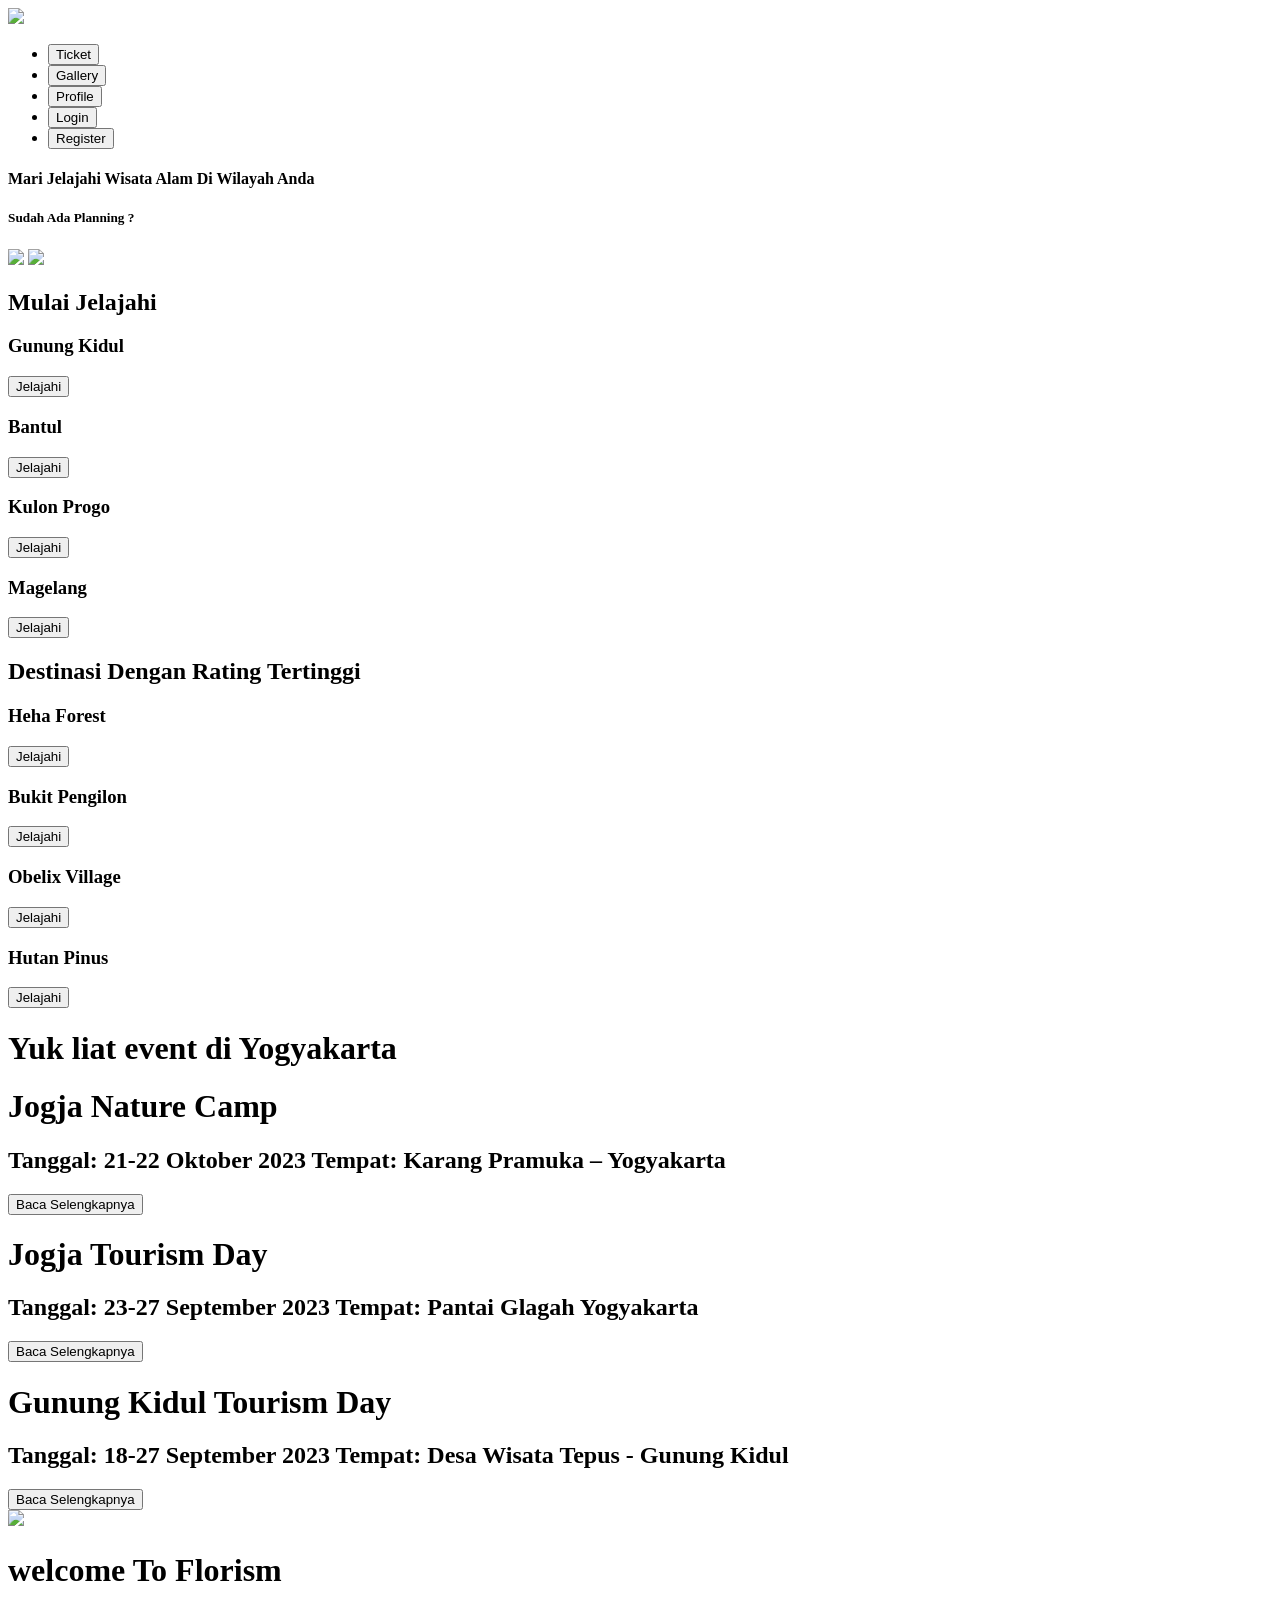
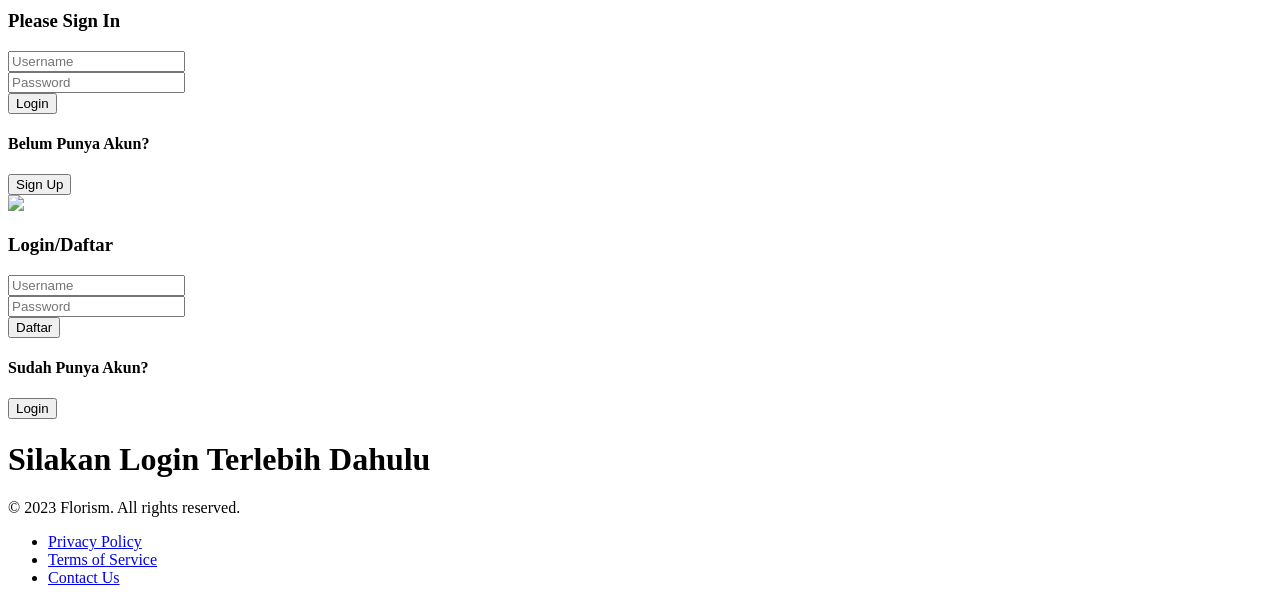
==== formtiket.html @ f9a43f41 "fix: perbaiki login/registrasi, proteksi halaman, keranjang tiket, dan profil Login dan registrasi s" ====
<!DOCTYPE html>
<html lang="en">
<head>
    <meta charset="UTF-8">
    <meta name="viewport" content="width=device-width, initial-scale=1.0">
    <title>Florism/PemesananTiket</title>
    <link rel="stylesheet" type="text/css" href="css/formtiket.css">
   
</head>
<body>
    <div class="konten">
        <div class="colum">
            <script src="js/auth.js"></script>
            <script src="js/scriptForm.js"></script>
            <h1>Selesaikan Pemesanan Anda</h1>
            <label for="wisata">Wisata :</label>
            <input id="namwis" type="text" name="namwis" readonly>
            <label for="Tanggal">Tanggal :</label>
            <input id="Tanggal" type="date">
            <label for="jumlahTiket">Jumlah Tiket:</label>
            <input type="number" id="jumlahTiket" name="jumlahTiket" value="1" required><br>
            <label id="labelharga" for="harga">Harga : </label>
            <input id="harga" type="text" name="harga" readonly>
            <button id="charga" onclick="cekharga()">Cek Harga</button>
            <button type="button" onclick="tambahTiket()">Tambah Ke Keranjang</button>
        </div>
        <img id="fotobg">
    </div>
    <div id="notifp" class="notif">
        <h1>Berhasil Ditambahkan</h1>
        <button onclick="kembali()">Kembali</button>
    </div>
</body>
<script>
    function kembali(){
        window.location.href=("gallery.html")
    }
    function simpanKeLocalStorage(data) {
        localStorage.setItem('keranjangTiket', JSON.stringify(data));
        const notf = document.getElementById('notifp')
        notf.style.transform=("translateY(130px)")
    }

    function tambahTiket() {
        var namaWisata = document.getElementById("namwis").value;
        var tanggal = document.getElementById("Tanggal").value;
        var jumlah = document.getElementById("jumlahTiket").value;
        var harga = document.getElementById("harga").value;

        if (!tanggal) {
            alert("Silakan pilih tanggal kunjungan.");
            return;
        }
        if (!jumlah || parseInt(jumlah) < 1) {
            alert("Jumlah tiket tidak valid.");
            return;
        }
        if (!harga || isNaN(parseFloat(harga))) {
            alert("Silakan cek harga terlebih dahulu.");
            return;
        }

        // Ambil data keranjang dari local storage atau inisialisasi jika belum ada
        var keranjang = JSON.parse(localStorage.getItem('keranjangTiket')) || [];

        // Tambah tiket ke keranjang
        keranjang.push({
            namaWisata: namaWisata,
            tanggal: tanggal,
            jumlah: jumlah,
            harga: harga
        });

        // Simpan kembali ke local storage
        simpanKeLocalStorage(keranjang);

    }
</script>
</html>
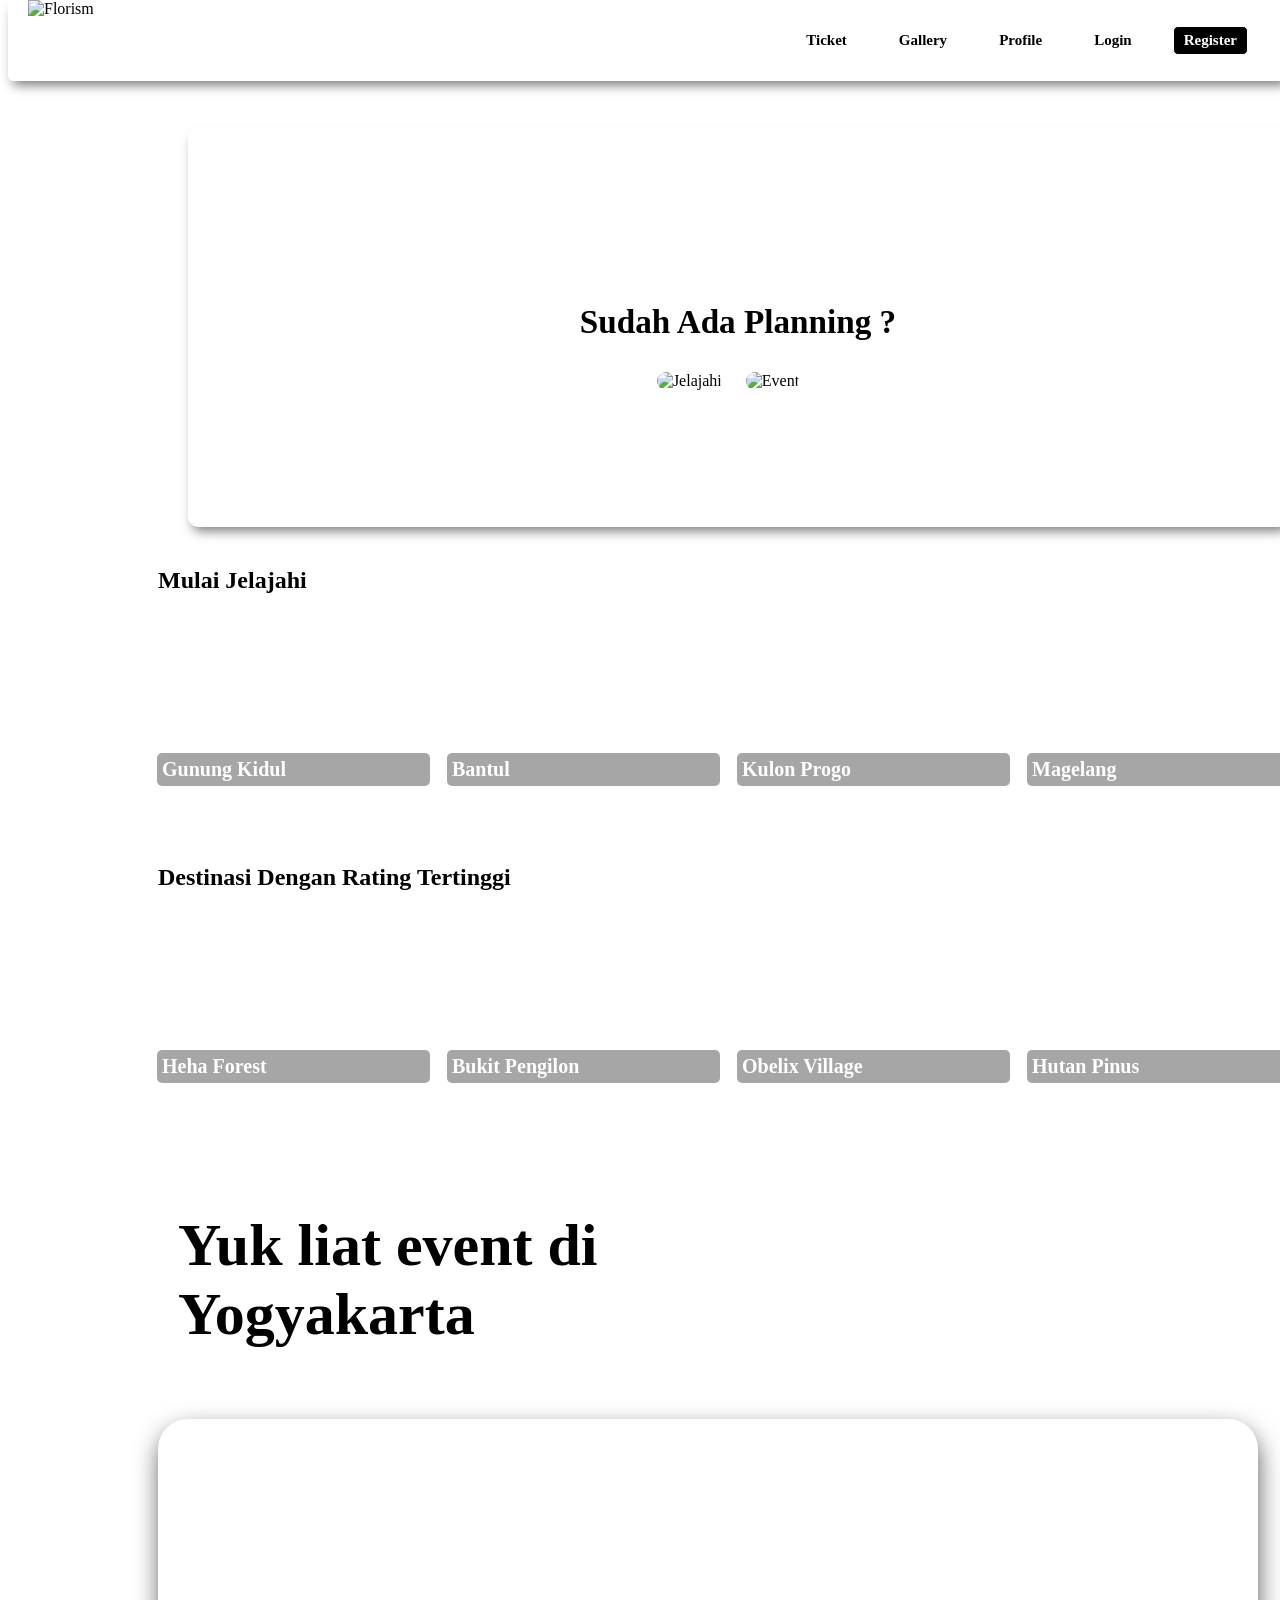
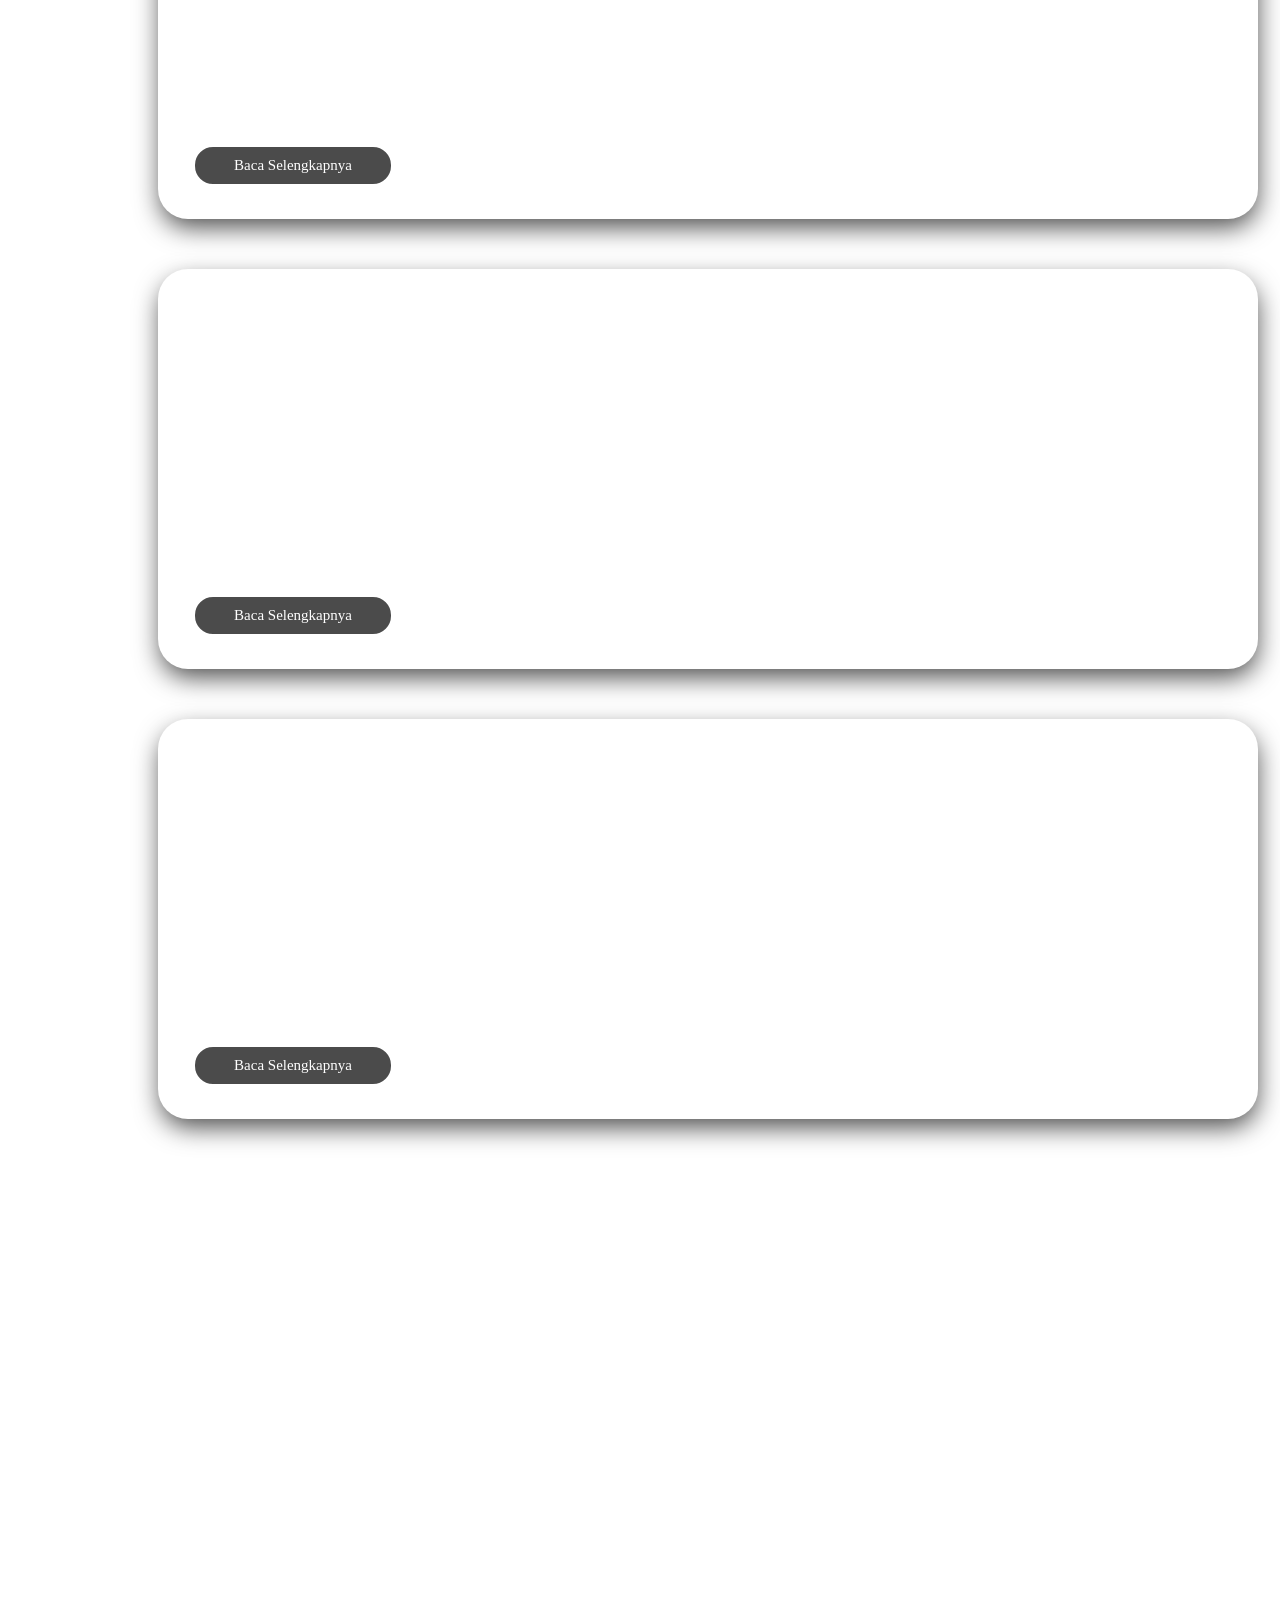
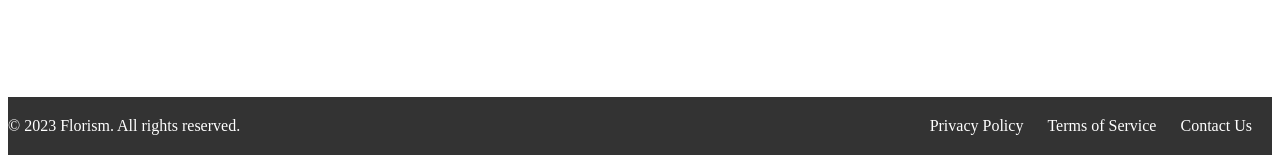
==== commit 72578b46: "fix(a11y): tambah atribut alt di semua gambar, benerin judul dashboard Seluruh <img> di situs ini ti" ====
--- a/formtiket.html
+++ b/formtiket.html
@@ -24,7 +24,7 @@
             <button id="charga" onclick="cekharga()">Cek Harga</button>
             <button type="button" onclick="tambahTiket()">Tambah Ke Keranjang</button>
         </div>
-        <img id="fotobg">
+        <img id="fotobg" alt="Foto Wisata">
     </div>
     <div id="notifp" class="notif">
         <h1>Berhasil Ditambahkan</h1>
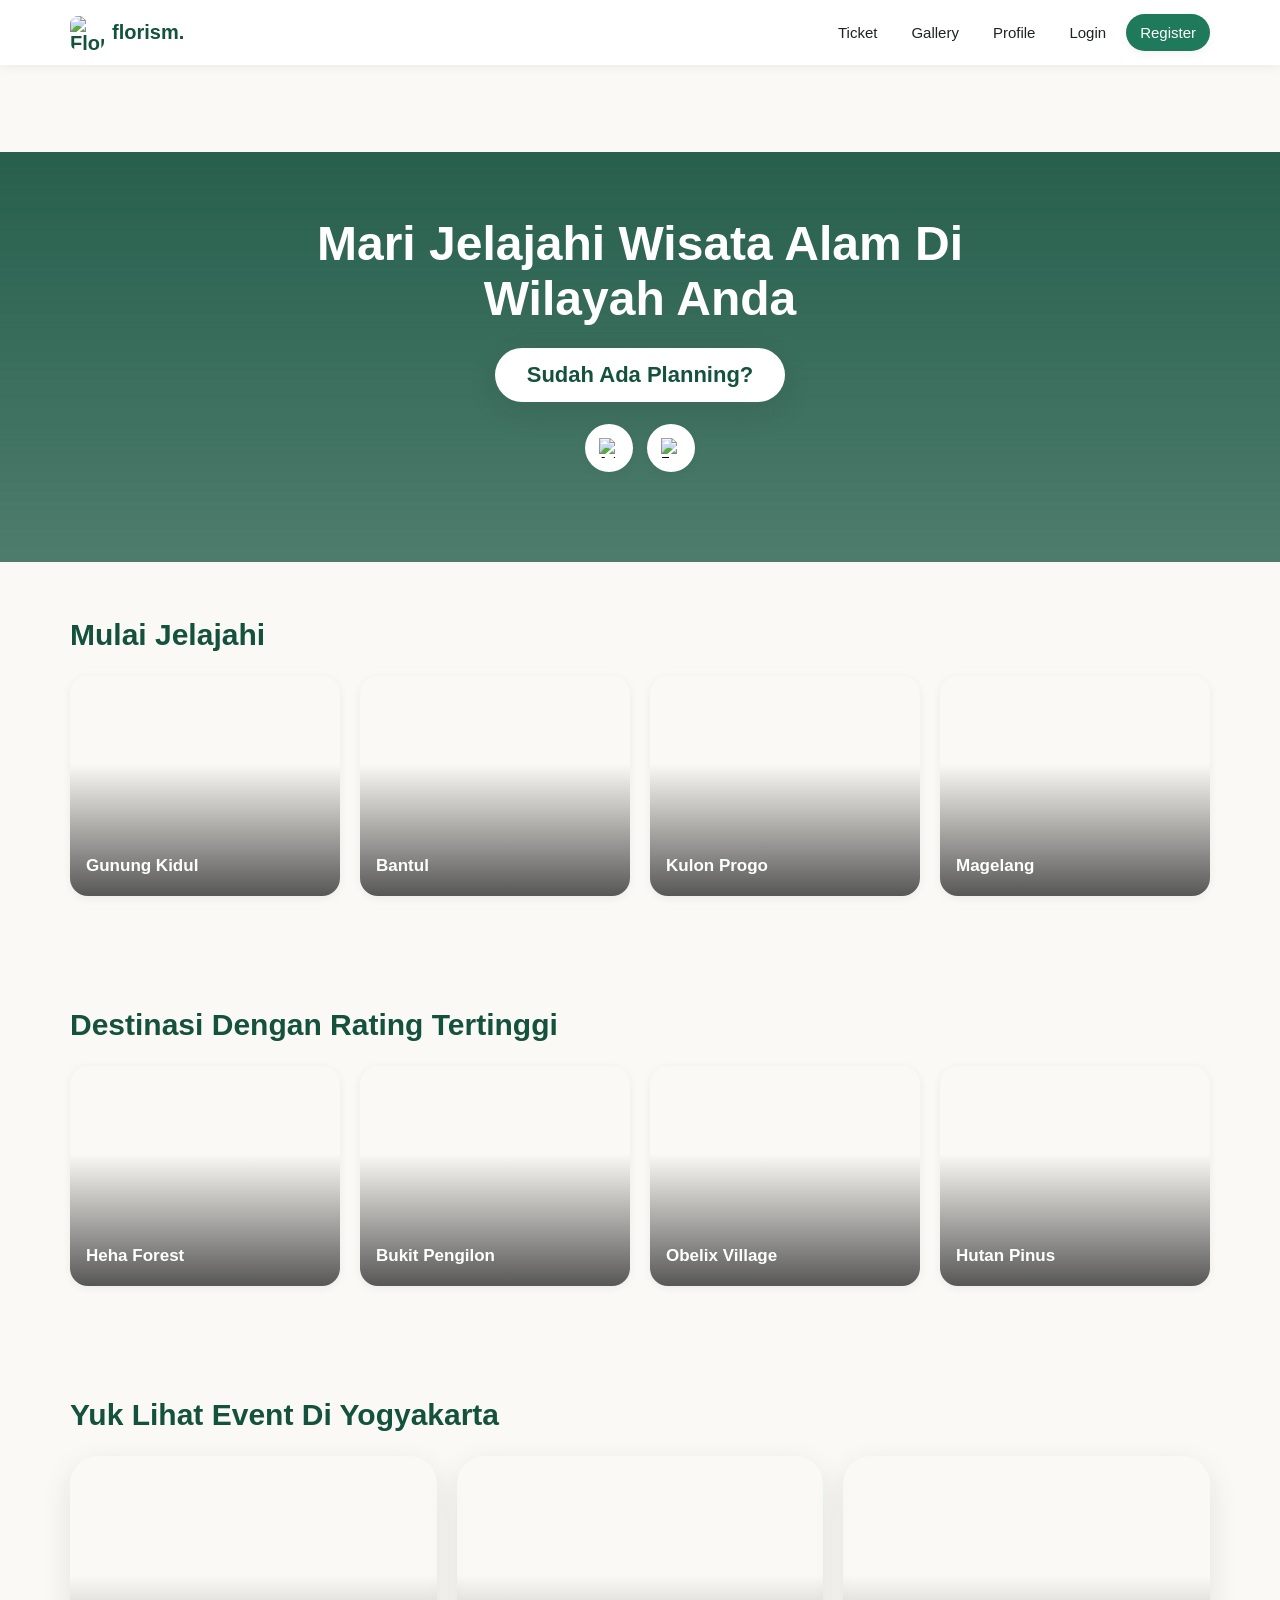
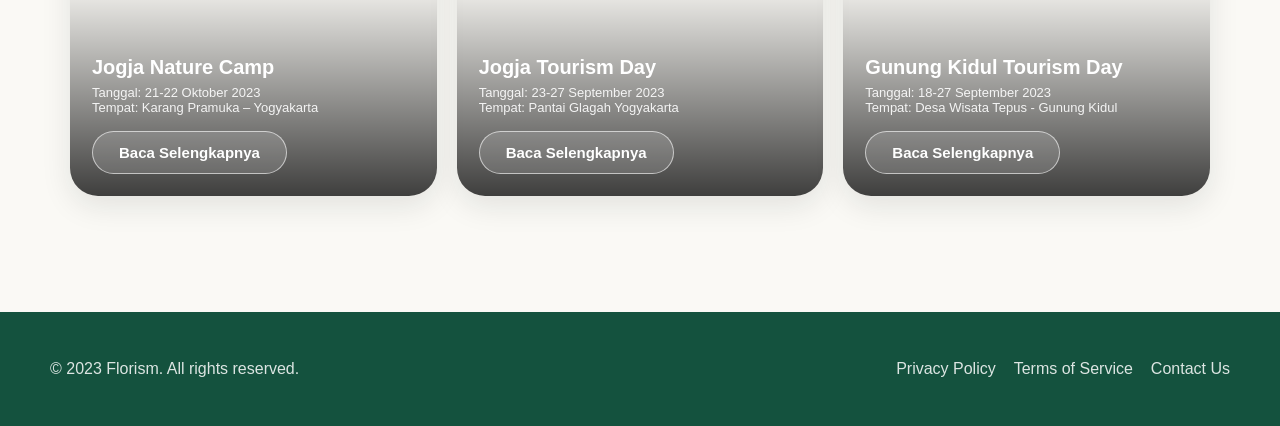
==== commit 23615a7c: "redesign: rampungkan tampilan modern & responsif di seluruh halaman Terapkan design system yang sama" ====
--- a/formtiket.html
+++ b/formtiket.html
@@ -4,31 +4,60 @@
     <meta charset="UTF-8">
     <meta name="viewport" content="width=device-width, initial-scale=1.0">
     <title>Florism/PemesananTiket</title>
+    <link rel="stylesheet" type="text/css" href="css/theme.css">
     <link rel="stylesheet" type="text/css" href="css/formtiket.css">
-   
+    <script src="js/auth.js"></script>
+    <script src="js/scriptForm.js"></script>
 </head>
 <body>
-    <div class="konten">
-        <div class="colum">
-            <script src="js/auth.js"></script>
-            <script src="js/scriptForm.js"></script>
-            <h1>Selesaikan Pemesanan Anda</h1>
-            <label for="wisata">Wisata :</label>
-            <input id="namwis" type="text" name="namwis" readonly>
-            <label for="Tanggal">Tanggal :</label>
-            <input id="Tanggal" type="date">
-            <label for="jumlahTiket">Jumlah Tiket:</label>
-            <input type="number" id="jumlahTiket" name="jumlahTiket" value="1" required><br>
-            <label id="labelharga" for="harga">Harga : </label>
-            <input id="harga" type="text" name="harga" readonly>
-            <button id="charga" onclick="cekharga()">Cek Harga</button>
-            <button type="button" onclick="tambahTiket()">Tambah Ke Keranjang</button>
+    <header class="fl-header">
+        <div class="fl-header-inner">
+            <div class="fl-logo" onclick="window.location.href='gallery.html'">
+                <img src="css/Asset/florism.jpeg" alt="Florism">
+                <span>florism.</span>
+            </div>
         </div>
-        <img id="fotobg" alt="Foto Wisata">
-    </div>
-    <div id="notifp" class="notif">
-        <h1>Berhasil Ditambahkan</h1>
-        <button onclick="kembali()">Kembali</button>
+    </header>
+
+    <main class="fl-page">
+        <section class="fl-container section">
+            <div class="booking-card">
+                <div class="booking-form">
+                    <h1>Selesaikan Pemesanan Anda</h1>
+
+                    <div class="fl-field">
+                        <label for="namwis">Wisata</label>
+                        <input id="namwis" type="text" name="namwis" readonly>
+                    </div>
+                    <div class="fl-field">
+                        <label for="Tanggal">Tanggal</label>
+                        <input id="Tanggal" type="date">
+                    </div>
+                    <div class="fl-field">
+                        <label for="jumlahTiket">Jumlah Tiket</label>
+                        <input type="number" id="jumlahTiket" name="jumlahTiket" value="1" min="1" required>
+                    </div>
+                    <div class="fl-field">
+                        <label for="harga">Harga</label>
+                        <input id="harga" type="text" name="harga" readonly>
+                    </div>
+
+                    <div class="booking-actions">
+                        <button class="fl-btn fl-btn-outline" id="charga" onclick="cekharga()">Cek Harga</button>
+                        <button class="fl-btn fl-btn-primary" type="button" onclick="tambahTiket()">Tambah Ke Keranjang</button>
+                    </div>
+                </div>
+                <div class="booking-media">
+                    <img id="fotobg" alt="Foto Wisata">
+                </div>
+            </div>
+        </section>
+    </main>
+
+    <div id="masking" class="fl-overlay"></div>
+    <div id="notifp" class="fl-confirm">
+        <h2>Berhasil Ditambahkan</h2>
+        <button class="fl-btn fl-btn-primary fl-btn-block" onclick="kembali()">Kembali</button>
     </div>
 </body>
 <script>
@@ -37,8 +66,8 @@
     }
     function simpanKeLocalStorage(data) {
         localStorage.setItem('keranjangTiket', JSON.stringify(data));
-        const notf = document.getElementById('notifp')
-        notf.style.transform=("translateY(130px)")
+        document.getElementById('masking').classList.add('is-open');
+        document.getElementById('notifp').classList.add('is-open');
     }
 
     function tambahTiket() {
@@ -60,10 +89,8 @@
             return;
         }
 
-        // Ambil data keranjang dari local storage atau inisialisasi jika belum ada
         var keranjang = JSON.parse(localStorage.getItem('keranjangTiket')) || [];
 
-        // Tambah tiket ke keranjang
         keranjang.push({
             namaWisata: namaWisata,
             tanggal: tanggal,
@@ -71,9 +98,7 @@
             harga: harga
         });
 
-        // Simpan kembali ke local storage
         simpanKeLocalStorage(keranjang);
-
     }
 </script>
 </html>
--- a/css/theme.css
+++ b/css/theme.css
@@ -0,0 +1,624 @@
+/* ===========================================================
+   Florism Design System
+   Shared design tokens + base resets + reusable components
+   used across every page. Page-specific CSS files layer their
+   own layout rules on top of this.
+=========================================================== */
+
+@font-face {
+    font-family: "Poppins";
+    font-weight: 300;
+    src: url("Fonts/Poppins-Light.ttf") format("truetype");
+}
+@font-face {
+    font-family: "Poppins";
+    font-weight: 400;
+    src: url("Fonts/Poppins-Regular.ttf") format("truetype");
+}
+@font-face {
+    font-family: "Poppins";
+    font-weight: 500;
+    src: url("Fonts/Poppins-Medium.ttf") format("truetype");
+}
+@font-face {
+    font-family: "Poppins";
+    font-weight: 600;
+    src: url("Fonts/Poppins-SemiBold.ttf") format("truetype");
+}
+@font-face {
+    font-family: "Poppins";
+    font-weight: 700;
+    src: url("Fonts/Poppins-Bold.ttf") format("truetype");
+}
+@font-face {
+    font-family: "Syne";
+    font-weight: 500;
+    src: url("Fonts/static/Syne-Medium.ttf") format("truetype");
+}
+@font-face {
+    font-family: "Syne";
+    font-weight: 600;
+    src: url("Fonts/static/Syne-SemiBold.ttf") format("truetype");
+}
+@font-face {
+    font-family: "Syne";
+    font-weight: 700;
+    src: url("Fonts/static/Syne-Bold.ttf") format("truetype");
+}
+@font-face {
+    font-family: "Syne";
+    font-weight: 800;
+    src: url("Fonts/static/Syne-ExtraBold.ttf") format("truetype");
+}
+
+:root {
+    --color-primary: #1f7a5c;
+    --color-primary-dark: #14523e;
+    --color-primary-light: #e7f3ee;
+    --color-accent: #f2994a;
+    --color-accent-dark: #d97e2e;
+    --color-bg: #faf9f5;
+    --color-surface: #ffffff;
+    --color-text: #1c2422;
+    --color-text-muted: #66716c;
+    --color-border: #e7e4dc;
+    --color-danger: #d9534f;
+
+    --font-heading: "Syne", "Poppins", sans-serif;
+    --font-body: "Poppins", sans-serif;
+
+    --radius-sm: 10px;
+    --radius-md: 18px;
+    --radius-lg: 28px;
+    --radius-pill: 999px;
+
+    --shadow-sm: 0 2px 10px rgba(20, 30, 25, 0.06);
+    --shadow-md: 0 10px 30px rgba(20, 30, 25, 0.10);
+    --shadow-lg: 0 20px 50px rgba(20, 30, 25, 0.16);
+
+    --container-max: 1180px;
+    --header-height: 76px;
+
+    --transition-fast: 0.18s ease;
+    --transition-med: 0.3s ease;
+}
+
+* {
+    box-sizing: border-box;
+}
+
+html {
+    scroll-behavior: smooth;
+}
+
+body {
+    font-family: var(--font-body);
+    color: var(--color-text);
+    background-color: var(--color-bg);
+    margin: 0;
+    -webkit-font-smoothing: antialiased;
+}
+
+img {
+    max-width: 100%;
+    display: block;
+}
+
+button {
+    font-family: var(--font-body);
+    cursor: pointer;
+}
+
+a {
+    color: inherit;
+}
+
+/* ---------- Layout helpers ---------- */
+
+.fl-container {
+    width: 100%;
+    max-width: var(--container-max);
+    margin: 0 auto;
+    padding: 0 20px;
+}
+
+.fl-page {
+    padding-top: var(--header-height);
+    min-height: 100vh;
+}
+
+/* ---------- Header / navbar ---------- */
+
+.fl-header {
+    position: fixed;
+    top: 0;
+    left: 0;
+    right: 0;
+    z-index: 1000;
+    background: var(--color-surface);
+    box-shadow: var(--shadow-sm);
+}
+
+.fl-header-inner {
+    max-width: var(--container-max);
+    margin: 0 auto;
+    display: flex;
+    align-items: center;
+    justify-content: space-between;
+    padding: 14px 20px;
+    gap: 16px;
+    flex-wrap: wrap;
+}
+
+.fl-logo {
+    display: flex;
+    align-items: center;
+    gap: 8px;
+    font-family: var(--font-heading);
+    font-weight: 700;
+    font-size: 20px;
+    color: var(--color-primary-dark);
+}
+
+.fl-logo img {
+    width: 34px;
+    height: 34px;
+    object-fit: contain;
+    border-radius: 8px;
+}
+
+.fl-nav {
+    display: flex;
+    align-items: center;
+    gap: 6px;
+    list-style: none;
+    margin: 0;
+    padding: 0;
+    flex-wrap: wrap;
+}
+
+.fl-nav li {
+    list-style: none;
+}
+
+.fl-nav button,
+.fl-nav a {
+    border: none;
+    background: transparent;
+    font-family: var(--font-body);
+    font-weight: 500;
+    font-size: 15px;
+    color: var(--color-text);
+    padding: 10px 14px;
+    border-radius: var(--radius-pill);
+    text-decoration: none;
+    transition: background var(--transition-fast), color var(--transition-fast);
+}
+
+.fl-nav button:hover,
+.fl-nav a:hover {
+    background: var(--color-primary-light);
+    color: var(--color-primary-dark);
+}
+
+.fl-nav .fl-btn-primary,
+.fl-nav .fl-btn-primary:hover {
+    background: var(--color-primary);
+    color: #fff;
+}
+
+.fl-nav .fl-btn-primary:hover {
+    background: var(--color-primary-dark);
+}
+
+.fl-user-chip {
+    display: flex;
+    align-items: center;
+    gap: 8px;
+    padding: 6px 14px 6px 6px;
+    border-radius: var(--radius-pill);
+    background: var(--color-primary-light);
+    font-weight: 600;
+    color: var(--color-primary-dark);
+    font-size: 14px;
+}
+
+.fl-user-chip img {
+    width: 26px;
+    height: 26px;
+    border-radius: 50%;
+    object-fit: cover;
+}
+
+/* ---------- Buttons ---------- */
+
+.fl-btn {
+    display: inline-flex;
+    align-items: center;
+    justify-content: center;
+    gap: 8px;
+    border: none;
+    border-radius: var(--radius-pill);
+    padding: 12px 26px;
+    font-family: var(--font-body);
+    font-weight: 600;
+    font-size: 15px;
+    cursor: pointer;
+    transition: transform var(--transition-fast), box-shadow var(--transition-fast), background var(--transition-fast);
+}
+
+.fl-btn-primary {
+    background: var(--color-primary);
+    color: #fff;
+    box-shadow: var(--shadow-sm);
+}
+
+.fl-btn-primary:hover {
+    background: var(--color-primary-dark);
+    transform: translateY(-1px);
+    box-shadow: var(--shadow-md);
+}
+
+.fl-btn-outline {
+    background: transparent;
+    color: var(--color-primary-dark);
+    border: 1.5px solid var(--color-primary);
+}
+
+.fl-btn-outline:hover {
+    background: var(--color-primary-light);
+}
+
+.fl-btn-accent {
+    background: var(--color-accent);
+    color: #fff;
+}
+
+.fl-btn-accent:hover {
+    background: var(--color-accent-dark);
+}
+
+.fl-btn-block {
+    display: flex;
+    width: 100%;
+}
+
+.link-btn {
+    border: none;
+    background: none;
+    color: var(--color-primary);
+    font-weight: 700;
+    cursor: pointer;
+    padding: 0;
+    font-family: var(--font-body);
+    font-size: inherit;
+}
+
+.link-btn:hover {
+    text-decoration: underline;
+}
+
+/* ---------- Cards ---------- */
+
+.fl-card {
+    background: var(--color-surface);
+    border-radius: var(--radius-md);
+    box-shadow: var(--shadow-sm);
+    transition: transform var(--transition-med), box-shadow var(--transition-med);
+}
+
+.fl-card:hover {
+    transform: translateY(-4px);
+    box-shadow: var(--shadow-md);
+}
+
+/* ---------- Forms ---------- */
+
+.fl-field {
+    display: flex;
+    flex-direction: column;
+    gap: 6px;
+    text-align: left;
+    margin-bottom: 16px;
+}
+
+.fl-field label {
+    font-size: 13px;
+    font-weight: 600;
+    color: var(--color-text-muted);
+}
+
+.fl-field input,
+.fl-field textarea,
+.fl-field select {
+    font-family: var(--font-body);
+    font-size: 15px;
+    padding: 12px 14px;
+    border-radius: var(--radius-sm);
+    border: 1.5px solid var(--color-border);
+    background: var(--color-bg);
+    color: var(--color-text);
+    transition: border-color var(--transition-fast), background var(--transition-fast);
+}
+
+.fl-field input:focus,
+.fl-field textarea:focus,
+.fl-field select:focus {
+    outline: none;
+    border-color: var(--color-primary);
+    background: #fff;
+}
+
+/* ---------- Overlay / modal ---------- */
+
+.fl-overlay {
+    position: fixed;
+    inset: 0;
+    background: rgba(15, 25, 20, 0.55);
+    backdrop-filter: blur(2px);
+    z-index: 1400;
+    opacity: 0;
+    pointer-events: none;
+    transition: opacity var(--transition-med);
+}
+
+.fl-overlay.is-open {
+    opacity: 1;
+    pointer-events: auto;
+}
+
+.fl-modal {
+    position: fixed;
+    top: 50%;
+    left: 50%;
+    transform: translate(-50%, -46%);
+    width: min(92vw, 400px);
+    background: var(--color-surface);
+    border-radius: var(--radius-lg);
+    box-shadow: var(--shadow-lg);
+    padding: 32px 28px;
+    text-align: center;
+    z-index: 1500;
+    opacity: 0;
+    pointer-events: none;
+    transition: opacity var(--transition-med), transform var(--transition-med);
+}
+
+.fl-modal.is-open {
+    opacity: 1;
+    transform: translate(-50%, -50%);
+    pointer-events: auto;
+}
+
+.fl-modal-close {
+    position: absolute;
+    top: 16px;
+    right: 16px;
+    width: 28px;
+    height: 28px;
+    cursor: pointer;
+    opacity: 0.6;
+    transition: opacity var(--transition-fast);
+}
+
+.fl-modal-close:hover {
+    opacity: 1;
+}
+
+.fl-modal h2 {
+    font-family: var(--font-heading);
+    font-size: 26px;
+    margin: 0 0 4px;
+    color: var(--color-primary-dark);
+}
+
+.modal-sub {
+    color: var(--color-text-muted);
+    margin: 0 0 20px;
+    font-size: 14px;
+}
+
+.fl-modal .fl-field {
+    margin-bottom: 14px;
+}
+
+.modal-alt {
+    margin: 16px 0 0;
+    font-size: 14px;
+    color: var(--color-text-muted);
+}
+
+/* ---------- Confirm card ---------- */
+
+.fl-confirm {
+    position: fixed;
+    top: 50%;
+    left: 50%;
+    width: min(92vw, 380px);
+    background: var(--color-surface);
+    border-radius: var(--radius-lg);
+    box-shadow: var(--shadow-lg);
+    padding: 32px 28px;
+    text-align: center;
+    z-index: 1500;
+    opacity: 0;
+    transform: translate(-50%, -46%);
+    pointer-events: none;
+    transition: opacity var(--transition-med), transform var(--transition-med);
+}
+
+.fl-confirm.is-open {
+    opacity: 1;
+    transform: translate(-50%, -50%);
+    pointer-events: auto;
+}
+
+.fl-confirm h2 {
+    font-family: var(--font-heading);
+    color: var(--color-primary-dark);
+    margin: 0 0 20px;
+    font-size: 22px;
+}
+
+/* ---------- Toast ---------- */
+
+.fl-toast {
+    position: fixed;
+    top: 24px;
+    left: 50%;
+    width: 440px;
+    max-width: 90vw;
+    margin-left: -220px;
+    background: var(--color-primary-dark);
+    color: #fff;
+    padding: 16px 24px;
+    border-radius: var(--radius-md);
+    box-shadow: var(--shadow-lg);
+    z-index: 1600;
+    text-align: center;
+    opacity: 0;
+    transform: translateY(-140px);
+    pointer-events: none;
+    transition: transform 0.4s ease, opacity 0.4s ease;
+}
+
+.fl-toast.is-open {
+    opacity: 1;
+    transform: translateY(0);
+}
+
+.fl-toast p {
+    margin: 0;
+    font-weight: 600;
+}
+
+@media (max-width: 500px) {
+    .fl-toast {
+        width: 92vw;
+        margin-left: -46vw;
+    }
+}
+
+/* ---------- Drawer (side panel) ---------- */
+
+.fl-drawer {
+    position: fixed;
+    top: 0;
+    right: 0;
+    bottom: 0;
+    width: min(420px, 92vw);
+    background: var(--color-surface);
+    box-shadow: var(--shadow-lg);
+    z-index: 1500;
+    transform: translateX(100%);
+    transition: transform var(--transition-med);
+    padding: 28px 24px;
+    overflow-y: auto;
+}
+
+.fl-drawer.is-open {
+    transform: translateX(0);
+}
+
+.fl-drawer-close {
+    position: absolute;
+    top: 20px;
+    right: 20px;
+    width: 26px;
+    height: 26px;
+    cursor: pointer;
+    opacity: 0.6;
+    transition: opacity var(--transition-fast);
+}
+
+.fl-drawer-close:hover {
+    opacity: 1;
+}
+
+.fl-drawer h2 {
+    font-family: var(--font-heading);
+    font-size: 22px;
+    color: var(--color-primary-dark);
+    margin: 0 0 20px;
+}
+
+/* ---------- Footer ---------- */
+
+.fl-footer {
+    background: var(--color-primary-dark);
+    color: rgba(255,255,255,0.85);
+    padding: 32px 20px;
+    margin-top: 60px;
+}
+
+.fl-footer-inner {
+    max-width: var(--container-max);
+    margin: 0 auto;
+    display: flex;
+    justify-content: space-between;
+    align-items: center;
+    flex-wrap: wrap;
+    gap: 16px;
+}
+
+.fl-footer a {
+    text-decoration: none;
+    color: rgba(255,255,255,0.85);
+    margin-left: 18px;
+    transition: color var(--transition-fast);
+}
+
+.fl-footer a:hover {
+    color: #fff;
+}
+
+.fl-footer ul {
+    list-style: none;
+    margin: 0;
+    padding: 0;
+    display: flex;
+}
+
+.fl-footer ul li:first-child a {
+    margin-left: 0;
+}
+
+/* ---------- Scroll reveal ---------- */
+
+.reveal {
+    opacity: 0;
+    transform: translateY(24px);
+    transition: opacity 0.6s ease, transform 0.6s ease;
+}
+
+.reveal.is-visible {
+    opacity: 1;
+    transform: translateY(0);
+}
+
+/* ---------- Responsive helpers ---------- */
+
+@media (max-width: 900px) {
+    :root {
+        --header-height: 64px;
+    }
+    .fl-header-inner {
+        padding: 10px 16px;
+    }
+}
+
+@media (max-width: 640px) {
+    .fl-nav {
+        justify-content: center;
+    }
+    .fl-footer-inner {
+        flex-direction: column;
+        text-align: center;
+    }
+    .fl-footer ul {
+        justify-content: center;
+    }
+    .fl-footer a {
+        margin: 0 9px;
+    }
+}
--- a/css/formtiket.css
+++ b/css/formtiket.css
@@ -0,0 +1,64 @@
+/* Florism - Pemesanan Tiket (formtiket.html) */
+
+body {
+    background-color: var(--color-bg);
+}
+
+.section {
+    display: flex;
+    justify-content: center;
+}
+
+.booking-card {
+    display: flex;
+    background: var(--color-surface);
+    border-radius: var(--radius-lg);
+    box-shadow: var(--shadow-md);
+    overflow: hidden;
+    max-width: 900px;
+    width: 100%;
+}
+
+.booking-form {
+    flex: 1;
+    padding: 36px;
+    display: flex;
+    flex-direction: column;
+}
+
+.booking-form h1 {
+    font-family: var(--font-heading);
+    font-size: clamp(24px, 3vw, 32px);
+    color: var(--color-primary-dark);
+    margin: 0 0 24px;
+}
+
+.booking-actions {
+    display: flex;
+    gap: 12px;
+    margin-top: 8px;
+    flex-wrap: wrap;
+}
+
+.booking-media {
+    flex: 1;
+    min-width: 260px;
+}
+
+.booking-media img {
+    width: 100%;
+    height: 100%;
+    object-fit: cover;
+}
+
+@media (max-width: 760px) {
+    .booking-card {
+        flex-direction: column-reverse;
+    }
+    .booking-media img {
+        height: 200px;
+    }
+    .booking-form {
+        padding: 24px;
+    }
+}
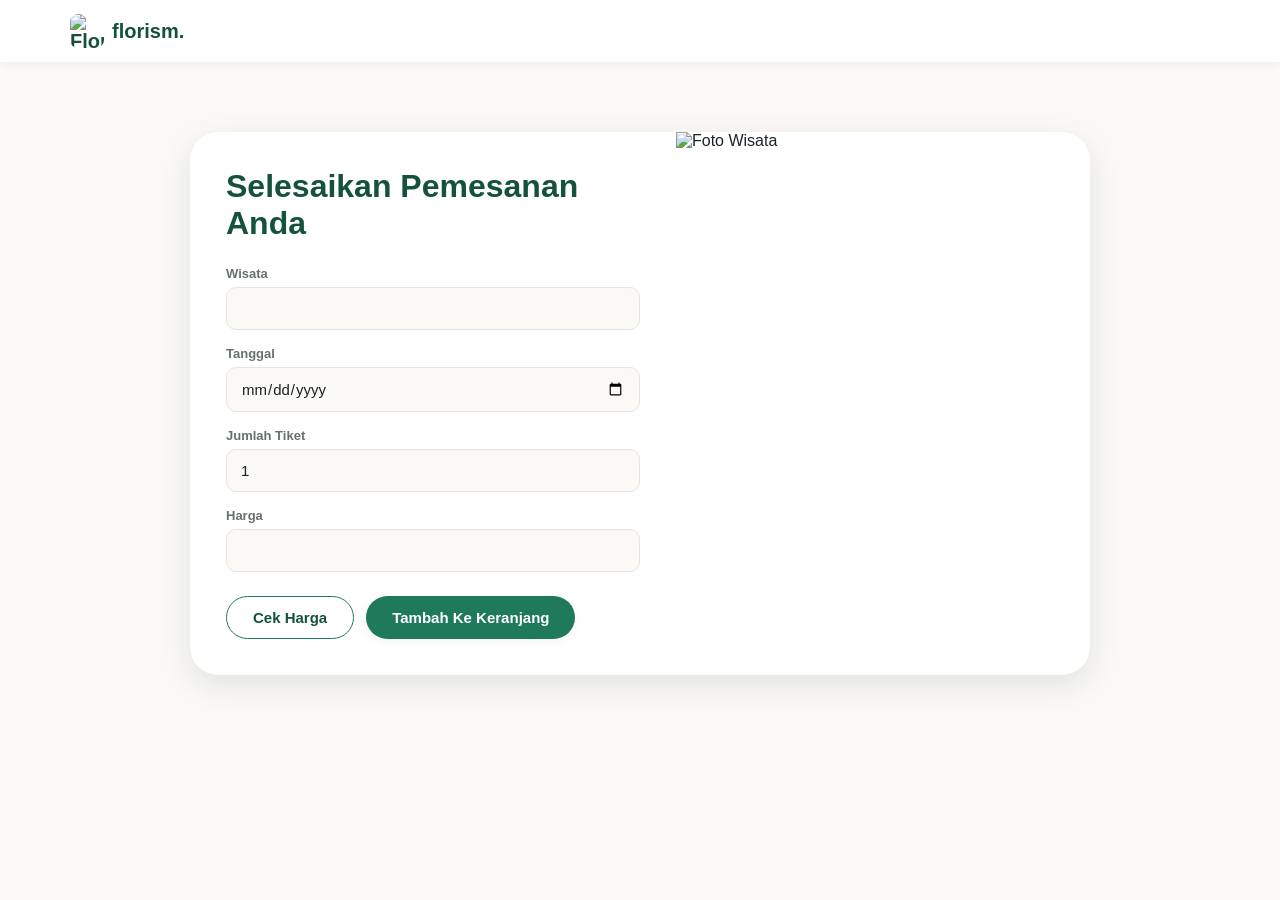
==== commit 0184a516: "feat: hubungkan situs ke database Supabase online sungguhan Ganti seluruh penyimpanan data dari loca" ====
--- a/formtiket.html
+++ b/formtiket.html
@@ -3,9 +3,11 @@
 <head>
     <meta charset="UTF-8">
     <meta name="viewport" content="width=device-width, initial-scale=1.0">
+    <link rel="icon" type="image/jpeg" href="css/Asset/florism.jpeg">
     <title>Florism/PemesananTiket</title>
     <link rel="stylesheet" type="text/css" href="css/theme.css">
     <link rel="stylesheet" type="text/css" href="css/formtiket.css">
+    <script src="https://cdn.jsdelivr.net/npm/@supabase/supabase-js@2"></script>
     <script src="js/auth.js"></script>
     <script src="js/scriptForm.js"></script>
 </head>
@@ -64,13 +66,8 @@
     function kembali(){
         window.location.href=("gallery.html")
     }
-    function simpanKeLocalStorage(data) {
-        localStorage.setItem('keranjangTiket', JSON.stringify(data));
-        document.getElementById('masking').classList.add('is-open');
-        document.getElementById('notifp').classList.add('is-open');
-    }
 
-    function tambahTiket() {
+    async function tambahTiket() {
         var namaWisata = document.getElementById("namwis").value;
         var tanggal = document.getElementById("Tanggal").value;
         var jumlah = document.getElementById("jumlahTiket").value;
@@ -89,16 +86,21 @@
             return;
         }
 
-        var keranjang = JSON.parse(localStorage.getItem('keranjangTiket')) || [];
-
-        keranjang.push({
-            namaWisata: namaWisata,
+        const { error } = await supabaseClient.from('cart_items').insert({
+            user_id: currentUser.id,
+            nama_wisata: namaWisata,
             tanggal: tanggal,
-            jumlah: jumlah,
-            harga: harga
+            jumlah: parseInt(jumlah),
+            harga: parseFloat(harga)
         });
 
-        simpanKeLocalStorage(keranjang);
+        if (error) {
+            alert("Gagal menambahkan ke keranjang: " + error.message);
+            return;
+        }
+
+        document.getElementById('masking').classList.add('is-open');
+        document.getElementById('notifp').classList.add('is-open');
     }
 </script>
 </html>
--- a/css/theme.css
+++ b/css/theme.css
@@ -583,6 +583,20 @@
     margin-left: 0;
 }
 
+/* ---------- Sections ---------- */
+
+.section {
+    padding: 56px 20px;
+}
+
+.section-title {
+    font-family: var(--font-heading);
+    font-weight: 700;
+    font-size: clamp(22px, 3vw, 30px);
+    color: var(--color-primary-dark);
+    margin: 0 0 24px;
+}
+
 /* ---------- Scroll reveal ---------- */
 
 .reveal {
